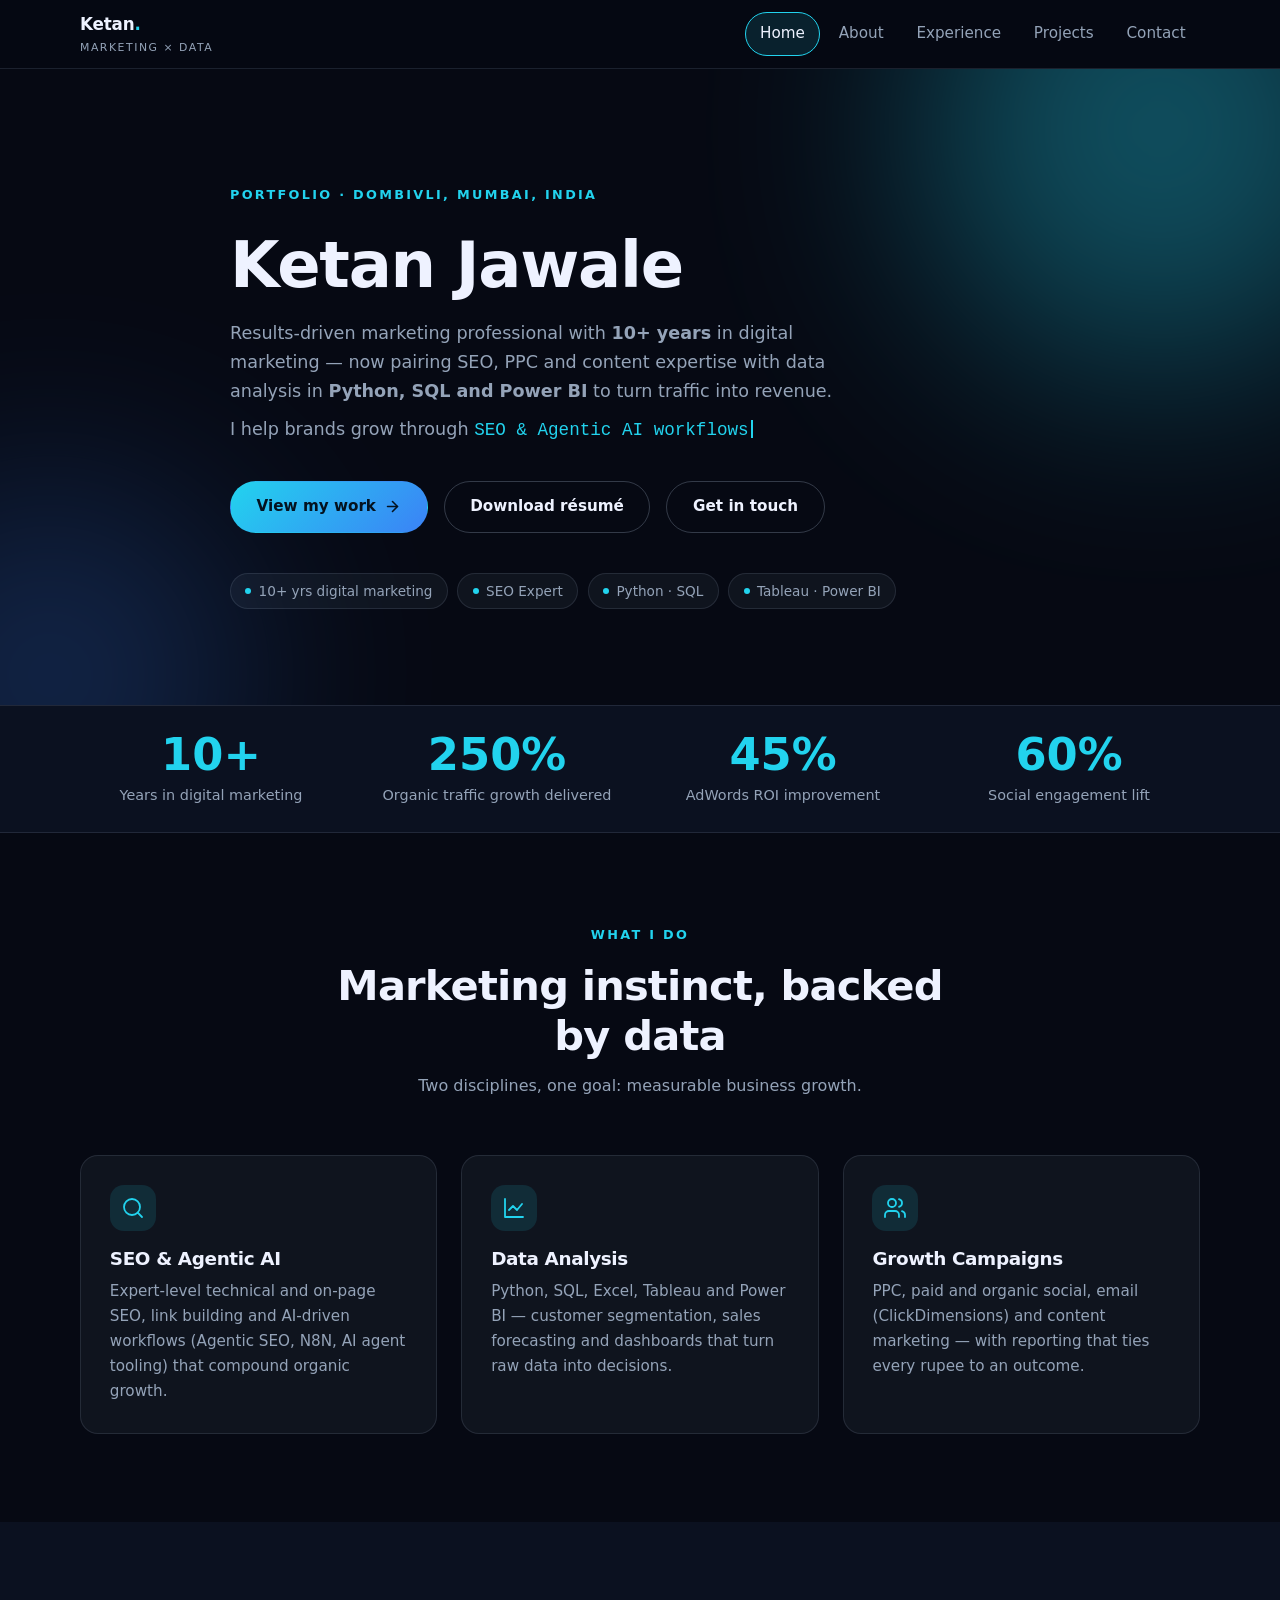
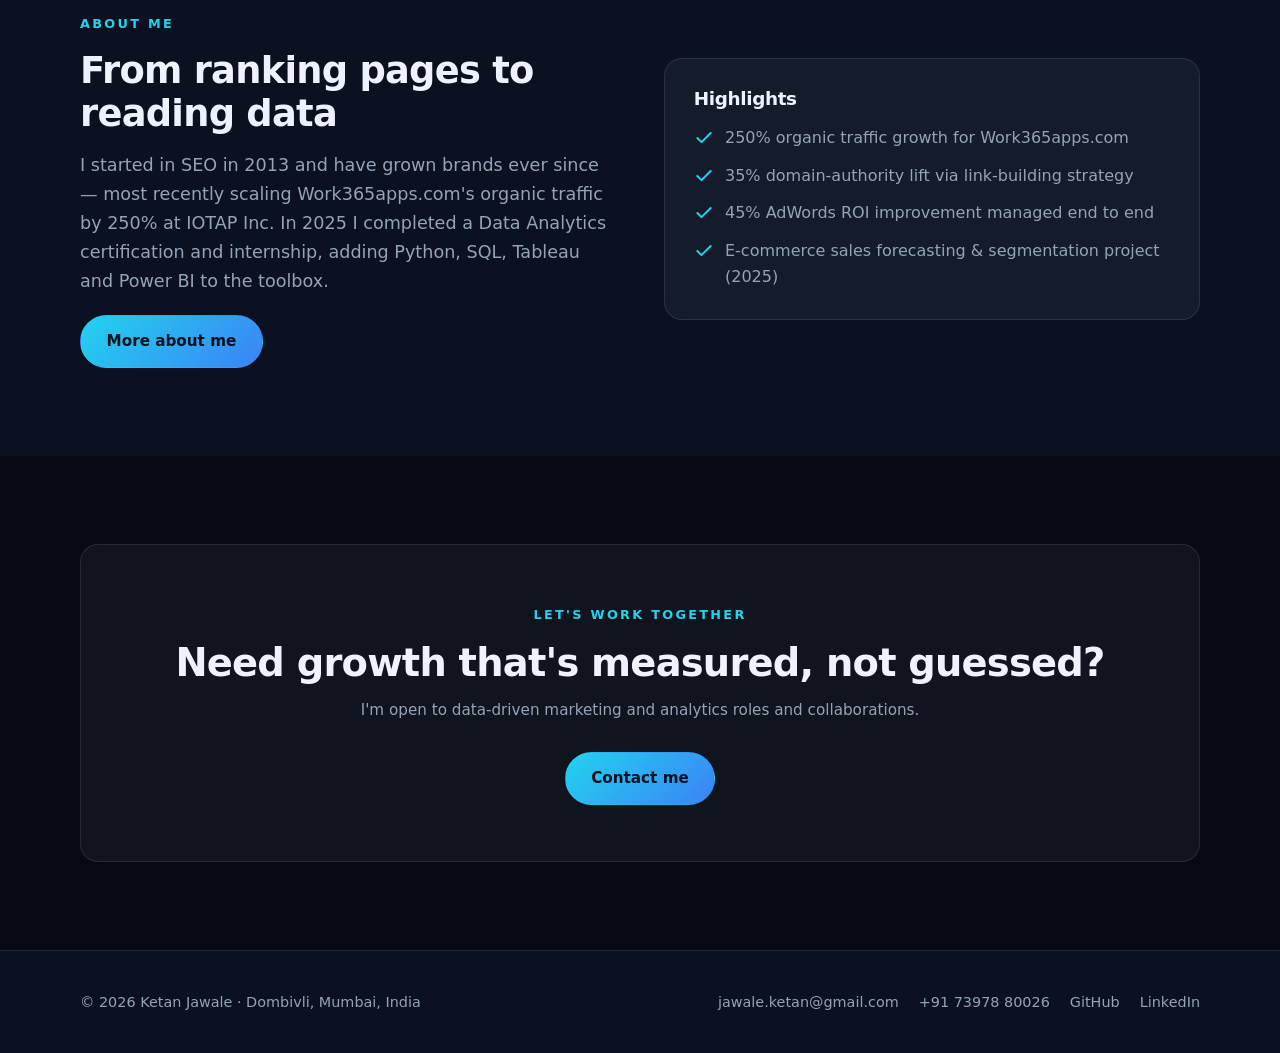
==== index.html @ 6de371bd "Initial commit: static portfolio site Five-page portfolio built with pure HTML5, CSS3 and vanilla Ja" ====
<!DOCTYPE html>
<html lang="en">
<head>
  <meta charset="UTF-8" />
  <meta name="viewport" content="width=device-width, initial-scale=1.0" />
  <title>Ketan Jawale — Digital Marketing &amp; Data Analyst</title>
  <meta name="description" content="Portfolio of Ketan Jawale — digital marketing professional with 10+ years of experience, now delivering data-driven insights with Python, SQL, Tableau and Power BI." />
  <link rel="icon" href="data:image/svg+xml,<svg xmlns='http://www.w3.org/2000/svg' viewBox='0 0 100 100'><rect width='100' height='100' rx='20' fill='%2322d3ee'/><text x='50' y='68' font-size='52' text-anchor='middle' font-family='sans-serif' font-weight='bold' fill='%2304121f'>K</text></svg>" />
  <link rel="stylesheet" href="css/style.css" />
</head>
<body>
  <!-- ================= Header ================= -->
  <header class="site-header">
    <div class="container nav">
      <a class="brand" href="index.html">
        <span>Ketan<span class="accent">.</span> &nbsp;</span>
        <span class="brand-tag">Marketing × Data</span>
      </a>
      <button class="nav-toggle" aria-expanded="false" aria-controls="nav-menu" aria-label="Toggle navigation menu">
        <span class="bar"></span>
        <span class="bar"></span>
        <span class="bar"></span>
      </button>
      <nav aria-label="Primary">
        <ul class="nav-list" id="nav-menu">
          <li><a href="index.html" aria-current="page">Home</a></li>
          <li><a href="about.html">About</a></li>
          <li><a href="experience.html">Experience</a></li>
          <li><a href="projects.html">Projects</a></li>
          <li><a href="contact.html">Contact</a></li>
        </ul>
      </nav>
    </div>
  </header>

  <main>
    <!-- ================= Hero ================= -->
    <section class="hero">
      <div class="hero-glow hero-glow-1" aria-hidden="true"></div>
      <div class="hero-glow hero-glow-2" aria-hidden="true"></div>
      <div class="container hero-inner">
        <span class="eyebrow">Portfolio · Dombivli, Mumbai, India</span>
        <h1>Ketan Jawale</h1>
        <p class="lead">
          Results-driven marketing professional with <strong>10+ years</strong> in digital marketing —
          now pairing SEO, PPC and content expertise with data analysis in
          <strong>Python, SQL and Power&nbsp;BI</strong> to turn traffic into revenue.
        </p>

        <p class="lead mt-sm" aria-hidden="true">
          I help brands grow through
          <span id="rotator" class="mono" data-words='["SEO &amp; Agentic AI workflows","PPC &amp; performance campaigns","Data analysis &amp; dashboards","Content &amp; social strategy"]'>SEO &amp; Agentic AI workflows</span><span class="cursor" aria-hidden="true"></span>
        </p>

        <div class="hero-cta">
          <a class="btn btn-primary" href="projects.html">
            View my work
            <svg viewBox="0 0 24 24" width="17" height="17" fill="none" stroke="currentColor" stroke-width="2.2" stroke-linecap="round" stroke-linejoin="round" aria-hidden="true"><path d="M5 12h14"/><path d="m12 5 7 7-7 7"/></svg>
          </a>
          <a class="btn btn-ghost" href="assets/Ketan_Jawale_Resume_Sept_2026.pdf" target="_blank" rel="noopener">Download résumé</a>
          <a class="btn btn-ghost" href="contact.html">Get in touch</a>
        </div>

        <div class="hero-tags">
          <span class="tag"><span class="dot"></span>10+ yrs digital marketing</span>
          <span class="tag"><span class="dot"></span>SEO Expert</span>
          <span class="tag"><span class="dot"></span>Python · SQL</span>
          <span class="tag"><span class="dot"></span>Tableau · Power BI</span>
        </div>
      </div>
    </section>

    <!-- ================= Stats ================= -->
    <section class="stats-band">
      <div class="container grid grid-4">
        <div class="stat reveal">
          <div class="stat-value" data-count="10" data-suffix="+">10+</div>
          <div class="stat-label">Years in digital marketing</div>
        </div>
        <div class="stat reveal">
          <div class="stat-value" data-count="250" data-suffix="%">250%</div>
          <div class="stat-label">Organic traffic growth delivered</div>
        </div>
        <div class="stat reveal">
          <div class="stat-value" data-count="45" data-suffix="%">45%</div>
          <div class="stat-label">AdWords ROI improvement</div>
        </div>
        <div class="stat reveal">
          <div class="stat-value" data-count="60" data-suffix="%">60%</div>
          <div class="stat-label">Social engagement lift</div>
        </div>
      </div>
    </section>

    <!-- ================= What I do ================= -->
    <section class="section">
      <div class="container">
        <div class="section-head reveal">
          <span class="eyebrow">What I do</span>
          <h2>Marketing instinct, backed by data</h2>
          <p>Two disciplines, one goal: measurable business growth.</p>
        </div>

        <div class="grid grid-3">
          <article class="card reveal">
            <span class="card-icon" aria-hidden="true">
              <svg viewBox="0 0 24 24" fill="none" stroke="currentColor" stroke-width="1.8" stroke-linecap="round" stroke-linejoin="round"><circle cx="11" cy="11" r="8"/><path d="m21 21-4.3-4.3"/></svg>
            </span>
            <h3>SEO &amp; Agentic AI</h3>
            <p>Expert-level technical and on-page SEO, link building and AI-driven workflows (Agentic SEO, N8N, AI agent tooling) that compound organic growth.</p>
          </article>

          <article class="card reveal">
            <span class="card-icon" aria-hidden="true">
              <svg viewBox="0 0 24 24" fill="none" stroke="currentColor" stroke-width="1.8" stroke-linecap="round" stroke-linejoin="round"><path d="M3 3v18h18"/><path d="m7 14 4-4 4 4 5-6"/></svg>
            </span>
            <h3>Data Analysis</h3>
            <p>Python, SQL, Excel, Tableau and Power BI — customer segmentation, sales forecasting and dashboards that turn raw data into decisions.</p>
          </article>

          <article class="card reveal">
            <span class="card-icon" aria-hidden="true">
              <svg viewBox="0 0 24 24" fill="none" stroke="currentColor" stroke-width="1.8" stroke-linecap="round" stroke-linejoin="round"><path d="M16 21v-2a4 4 0 0 0-4-4H6a4 4 0 0 0-4 4v2"/><circle cx="9" cy="7" r="4"/><path d="M22 21v-2a4 4 0 0 0-3-3.87"/><path d="M16 3.13a4 4 0 0 1 0 7.75"/></svg>
            </span>
            <h3>Growth Campaigns</h3>
            <p>PPC, paid and organic social, email (ClickDimensions) and content marketing — with reporting that ties every rupee to an outcome.</p>
          </article>
        </div>
      </div>
    </section>

    <!-- ================= About teaser ================= -->
    <section class="section section-alt">
      <div class="container grid grid-2 split">
        <div class="reveal">
          <span class="eyebrow">About me</span>
          <h2>From ranking pages to reading data</h2>
          <p class="lead" style="margin-bottom: 1.2rem;">
            I started in SEO in 2013 and have grown brands ever since — most recently scaling
            Work365apps.com's organic traffic by 250% at IOTAP Inc. In 2025 I completed a Data
            Analytics certification and internship, adding Python, SQL, Tableau and Power BI to the toolbox.
          </p>
          <a class="btn btn-primary" href="about.html">More about me</a>
        </div>

        <div class="card reveal">
          <h3>Highlights</h3>
          <ul class="check-list">
            <li>
              <svg viewBox="0 0 24 24" fill="none" stroke="currentColor" stroke-width="2.4" stroke-linecap="round" stroke-linejoin="round" aria-hidden="true"><path d="M20 6 9 17l-5-5"/></svg>
              250% organic traffic growth for Work365apps.com
            </li>
            <li>
              <svg viewBox="0 0 24 24" fill="none" stroke="currentColor" stroke-width="2.4" stroke-linecap="round" stroke-linejoin="round" aria-hidden="true"><path d="M20 6 9 17l-5-5"/></svg>
              35% domain-authority lift via link-building strategy
            </li>
            <li>
              <svg viewBox="0 0 24 24" fill="none" stroke="currentColor" stroke-width="2.4" stroke-linecap="round" stroke-linejoin="round" aria-hidden="true"><path d="M20 6 9 17l-5-5"/></svg>
              45% AdWords ROI improvement managed end to end
            </li>
            <li>
              <svg viewBox="0 0 24 24" fill="none" stroke="currentColor" stroke-width="2.4" stroke-linecap="round" stroke-linejoin="round" aria-hidden="true"><path d="M20 6 9 17l-5-5"/></svg>
              E-commerce sales forecasting &amp; segmentation project (2025)
            </li>
          </ul>
        </div>
      </div>
    </section>

    <!-- ================= CTA band ================= -->
    <section class="section">
      <div class="container">
        <div class="card reveal cta-card">
          <span class="eyebrow">Let's work together</span>
          <h2>
            Need growth that's measured, not guessed?
          </h2>
          <p class="lead" style="max-width: 560px; margin: 0 auto 1.8rem;">
            I'm open to data-driven marketing and analytics roles and collaborations.
          </p>
          <a class="btn btn-primary" href="contact.html">Contact me</a>
        </div>
      </div>
    </section>
  </main>

  <!-- ================= Footer ================= -->
  <footer class="site-footer">
    <div class="container footer-inner">
      <p>© <span id="year">2026</span> Ketan Jawale · Dombivli, Mumbai, India</p>
      <div class="footer-links">
        <a href="mailto:jawale.ketan@gmail.com">jawale.ketan@gmail.com</a>
        <a href="tel:+917397880026">+91 73978 80026</a>
        <a href="https://github.com/jawaleketan" target="_blank" rel="noopener">GitHub</a>
        <a href="https://www.linkedin.com/" target="_blank" rel="noopener">LinkedIn</a>
      </div>
    </div>
  </footer>

  <script src="js/main.js"></script>
</body>
</html>
---- css/style.css ----
/* ============================================================
   Ketan Jawale — Portfolio
   Design system: "Dark Analytics" (see design.md)
   All tokens live here in :root — change them to re-theme.
   ============================================================ */

:root {
  /* Surfaces */
  --bg: #060913;
  --bg-soft: #0b1120;
  --card: rgba(148, 163, 184, 0.07);
  --card-hover: rgba(148, 163, 184, 0.12);
  --border: rgba(148, 163, 184, 0.16);
  --border-strong: rgba(148, 163, 184, 0.32);

  /* Accent duotone */
  --accent: #22d3ee;        /* cyan */
  --accent-2: #3b82f6;      /* blue */
  --accent-soft: rgba(34, 211, 238, 0.12);

  /* Text */
  --text: #eef2ff;
  --muted: #94a3b8;

  /* Feedback */
  --success: #34d399;
  --danger: #f87171;

  /* Shape & motion */
  --radius: 18px;
  --radius-sm: 12px;
  --speed: 0.3s;

  --font: "Segoe UI", system-ui, -apple-system, "Helvetica Neue", Arial, sans-serif;
}

/* ---------- Reset & base ---------- */
*,
*::before,
*::after {
  box-sizing: border-box;
  margin: 0;
  padding: 0;
}

html {
  scroll-behavior: smooth;
}

body {
  font-family: var(--font);
  background: var(--bg);
  color: var(--text);
  line-height: 1.65;
  min-height: 100vh;
  overflow-x: hidden;
}

img {
  max-width: 100%;
  display: block;
}

a {
  color: var(--accent);
  text-decoration: none;
}

a:hover {
  text-decoration: underline;
}

:focus-visible {
  outline: 2px solid var(--accent);
  outline-offset: 3px;
  border-radius: 4px;
}

::selection {
  background: var(--accent-soft);
  color: var(--text);
}

/* ---------- Layout ---------- */
.container {
  width: min(1120px, 92%);
  margin-inline: auto;
}

.section {
  padding: 5.5rem 0;
}

.section-alt {
  background: var(--bg-soft);
}

.section-head {
  max-width: 640px;
  margin: 0 auto 3.5rem;
  text-align: center;
}

.section-head h2 {
  font-size: clamp(1.9rem, 3.5vw, 2.6rem);
  line-height: 1.2;
}

.section-head p {
  color: var(--muted);
  margin-top: 0.75rem;
}

/* ---------- Type ---------- */
h1, h2, h3 {
  line-height: 1.15;
  letter-spacing: -0.02em;
  font-weight: 700;
}

.eyebrow {
  display: inline-block;
  font-size: 0.8rem;
  font-weight: 700;
  letter-spacing: 0.18em;
  text-transform: uppercase;
  color: var(--accent);
  margin-bottom: 1rem;
}

.lead {
  font-size: 1.1rem;
  color: var(--muted);
}

.mono {
  font-family: "Cascadia Code", "SF Mono", Consolas, monospace;
}

.accent {
  color: var(--accent);
}

/* ---------- Buttons ---------- */
.btn {
  display: inline-flex;
  align-items: center;
  gap: 0.5rem;
  padding: 0.8rem 1.6rem;
  border-radius: 999px;
  border: 1px solid transparent;
  font-weight: 600;
  font-size: 0.95rem;
  cursor: pointer;
  transition: transform var(--speed) ease, box-shadow var(--speed) ease,
    background var(--speed) ease, border-color var(--speed) ease;
  text-decoration: none;
}

.btn:hover {
  text-decoration: none;
  transform: translateY(-2px);
}

.btn-primary {
  background: linear-gradient(135deg, var(--accent), var(--accent-2));
  color: #04121f;
}

.btn-primary:hover {
  box-shadow: 0 10px 30px rgba(34, 211, 238, 0.25);
}

.btn-ghost {
  border-color: var(--border-strong);
  color: var(--text);
  background: transparent;
}

.btn-ghost:hover {
  border-color: var(--accent);
  background: var(--accent-soft);
}

/* ---------- Header / nav ---------- */
.site-header {
  position: sticky;
  top: 0;
  z-index: 50;
  background: rgba(6, 9, 19, 0.8);
  backdrop-filter: blur(14px);
  -webkit-backdrop-filter: blur(14px);
  border-bottom: 1px solid var(--border);
}

.nav {
  display: flex;
  align-items: center;
  justify-content: space-between;
  min-height: 68px;
  gap: 1rem;
}

.brand {
  font-weight: 800;
  font-size: 1.05rem;
  letter-spacing: -0.01em;
  color: var(--text);
}

.brand:hover {
  text-decoration: none;
}

.brand .accent {
  color: var(--accent);
}

.brand-tag {
  display: block;
  font-size: 0.68rem;
  font-weight: 500;
  letter-spacing: 0.14em;
  text-transform: uppercase;
  color: var(--muted);
}

.nav-list {
  display: flex;
  align-items: center;
  gap: 0.25rem;
  list-style: none;
}

.nav-list a {
  display: block;
  padding: 0.5rem 0.9rem;
  border-radius: 999px;
  color: var(--muted);
  font-weight: 500;
  font-size: 0.95rem;
  transition: color var(--speed) ease, background var(--speed) ease;
}

.nav-list a:hover {
  color: var(--text);
  background: var(--card);
  text-decoration: none;
}

.nav-list a[aria-current="page"] {
  color: var(--text);
  background: var(--accent-soft);
  border: 1px solid var(--accent);
}

/* Hamburger */
.nav-toggle {
  display: none;
  flex-direction: column;
  justify-content: center;
  gap: 5px;
  width: 44px;
  height: 44px;
  padding: 10px;
  background: none;
  border: 1px solid var(--border);
  border-radius: var(--radius-sm);
  cursor: pointer;
}

.nav-toggle .bar {
  height: 2px;
  width: 100%;
  background: var(--text);
  border-radius: 2px;
  transition: transform var(--speed) ease, opacity var(--speed) ease;
}

.nav-toggle[aria-expanded="true"] .bar:nth-child(1) { transform: translateY(7px) rotate(45deg); }
.nav-toggle[aria-expanded="true"] .bar:nth-child(2) { opacity: 0; }
.nav-toggle[aria-expanded="true"] .bar:nth-child(3) { transform: translateY(-7px) rotate(-45deg); }

/* ---------- Hero ---------- */
.hero {
  position: relative;
  padding: 7rem 0 6rem;
  overflow: hidden;
}

.hero-glow {
  position: absolute;
  border-radius: 50%;
  filter: blur(110px);
  opacity: 0.35;
  pointer-events: none;
}

.hero-glow-1 {
  width: 480px;
  height: 480px;
  background: var(--accent);
  top: -180px;
  right: -120px;
}

.hero-glow-2 {
  width: 380px;
  height: 380px;
  background: var(--accent-2);
  bottom: -160px;
  left: -140px;
  opacity: 0.25;
}

.hero-inner {
  position: relative;
  max-width: 820px;
}

.hero h1 {
  font-size: clamp(2.4rem, 6vw, 4rem);
  margin: 0.5rem 0 1rem;
}

.hero .lead {
  max-width: 640px;
}

.hero-cta {
  display: flex;
  flex-wrap: wrap;
  gap: 1rem;
  margin-top: 2.2rem;
}

.hero-tags {
  display: flex;
  flex-wrap: wrap;
  gap: 0.6rem;
  margin-top: 2.5rem;
}

.tag {
  display: inline-flex;
  align-items: center;
  gap: 0.45rem;
  padding: 0.35rem 0.9rem;
  border: 1px solid var(--border);
  border-radius: 999px;
  background: var(--card);
  color: var(--muted);
  font-size: 0.85rem;
}

.tag .dot {
  width: 6px;
  height: 6px;
  border-radius: 50%;
  background: var(--accent);
}

#rotator {
  color: var(--accent);
}

.cursor {
  display: inline-block;
  width: 2px;
  height: 1em;
  margin-left: 2px;
  background: var(--accent);
  vertical-align: -0.15em;
  animation: blink 1s steps(2, start) infinite;
}

@keyframes blink {
  to { visibility: hidden; }
}

/* ---------- Cards & grids ---------- */
.grid {
  display: grid;
  gap: 1.5rem;
}

.grid-2 { grid-template-columns: repeat(2, 1fr); }
.grid-3 { grid-template-columns: repeat(3, 1fr); }
.grid-4 { grid-template-columns: repeat(4, 1fr); }

.card {
  background: var(--card);
  border: 1px solid var(--border);
  border-radius: var(--radius);
  padding: 1.8rem;
  transition: transform var(--speed) ease, border-color var(--speed) ease,
    background var(--speed) ease;
}

.card:hover {
  transform: translateY(-4px);
  border-color: var(--border-strong);
  background: var(--card-hover);
}

.card h3 {
  font-size: 1.15rem;
  margin-bottom: 0.6rem;
}

.card p {
  color: var(--muted);
  font-size: 0.95rem;
}

.card-icon {
  display: inline-flex;
  align-items: center;
  justify-content: center;
  width: 46px;
  height: 46px;
  border-radius: 14px;
  background: var(--accent-soft);
  color: var(--accent);
  margin-bottom: 1.1rem;
}

.card-icon svg {
  width: 24px;
  height: 24px;
}

/* ---------- Stats ---------- */
.stats-band {
  border-top: 1px solid var(--border);
  border-bottom: 1px solid var(--border);
  background: var(--bg-soft);
}

.stat {
  text-align: center;
  padding: 1.5rem 0.5rem;
}

.stat-value {
  font-size: clamp(2rem, 4vw, 2.8rem);
  font-weight: 800;
  color: var(--accent);
  line-height: 1.1;
}

.stat-label {
  color: var(--muted);
  font-size: 0.9rem;
  margin-top: 0.3rem;
}

/* ---------- Skills ---------- */
.skill-group h3 {
  display: flex;
  align-items: center;
  gap: 0.7rem;
  font-size: 1.05rem;
  margin-bottom: 1.1rem;
}

.skill-group h3 .card-icon {
  margin-bottom: 0;
}

.chips {
  display: flex;
  flex-wrap: wrap;
  gap: 0.55rem;
}

.chip {
  padding: 0.38rem 0.85rem;
  border-radius: 999px;
  border: 1px solid var(--border);
  background: var(--bg);
  color: var(--text);
  font-size: 0.85rem;
  transition: border-color var(--speed) ease, color var(--speed) ease;
}

.chip:hover {
  border-color: var(--accent);
  color: var(--accent);
}

/* ---------- Timeline ---------- */
.timeline {
  position: relative;
  max-width: 780px;
  margin-inline: auto;
  padding-left: 2rem;
}

.timeline::before {
  content: "";
  position: absolute;
  left: 0;
  top: 6px;
  bottom: 6px;
  width: 2px;
  background: linear-gradient(var(--accent), var(--accent-2), transparent);
}

.tl-item {
  position: relative;
  padding-bottom: 2.6rem;
}

.tl-item:last-child {
  padding-bottom: 0;
}

.tl-item::before {
  content: "";
  position: absolute;
  left: calc(-2rem - 6px);
  top: 6px;
  width: 14px;
  height: 14px;
  border-radius: 50%;
  background: var(--bg);
  border: 3px solid var(--accent);
  box-shadow: 0 0 14px rgba(34, 211, 238, 0.5);
}

.tl-meta {
  display: flex;
  flex-wrap: wrap;
  align-items: baseline;
  gap: 0.4rem 1rem;
  margin-bottom: 0.5rem;
}

.tl-role {
  font-size: 1.2rem;
  font-weight: 700;
}

.tl-company {
  color: var(--accent);
  font-weight: 600;
}

.tl-date {
  margin-left: auto;
  font-size: 0.85rem;
  color: var(--muted);
  border: 1px solid var(--border);
  border-radius: 999px;
  padding: 0.15rem 0.8rem;
  background: var(--bg-soft);
}

.tl-item ul {
  color: var(--muted);
  padding-left: 1.2rem;
  display: grid;
  gap: 0.35rem;
  font-size: 0.95rem;
}

.tl-item ul li::marker {
  color: var(--accent);
}

/* ---------- Project cards ---------- */
.project-card {
  display: flex;
  flex-direction: column;
  gap: 1rem;
}

.project-head {
  display: flex;
  align-items: flex-start;
  justify-content: space-between;
  gap: 1rem;
}

.project-links {
  display: flex;
  gap: 0.75rem;
  margin-top: auto;
  padding-top: 0.5rem;
}

.project-links a {
  display: inline-flex;
  align-items: center;
  gap: 0.4rem;
  font-size: 0.9rem;
  font-weight: 600;
}

.project-links svg {
  width: 17px;
  height: 17px;
}

.stack {
  display: flex;
  flex-wrap: wrap;
  gap: 0.5rem;
}

.stack span {
  font-size: 0.78rem;
  padding: 0.22rem 0.7rem;
  border-radius: 999px;
  background: var(--accent-soft);
  color: var(--accent);
  font-weight: 600;
}

.project-note {
  font-size: 0.85rem;
  color: var(--muted);
  border-left: 2px solid var(--accent);
  padding-left: 0.8rem;
}

/* ---------- Lists / misc ---------- */
.cert-list {
  display: grid;
  gap: 1rem;
}

.cert-item {
  display: flex;
  gap: 1rem;
  align-items: flex-start;
  background: var(--card);
  border: 1px solid var(--border);
  border-radius: var(--radius);
  padding: 1.3rem 1.5rem;
  transition: border-color var(--speed) ease, background var(--speed) ease;
}

.cert-item:hover {
  border-color: var(--accent);
  background: var(--card-hover);
}

.cert-item h3 {
  font-size: 1.05rem;
}

.cert-item p {
  color: var(--muted);
  font-size: 0.9rem;
  margin-top: 0.2rem;
}

.icon-lg {
  flex-shrink: 0;
  display: inline-flex;
  align-items: center;
  justify-content: center;
  width: 44px;
  height: 44px;
  border-radius: 12px;
  background: var(--accent-soft);
  color: var(--accent);
}

.icon-lg svg {
  width: 22px;
  height: 22px;
}

.check-list {
  list-style: none;
  display: grid;
  gap: 0.7rem;
  color: var(--muted);
}

.check-list li {
  display: flex;
  gap: 0.7rem;
  align-items: flex-start;
}

.check-list svg {
  flex-shrink: 0;
  width: 20px;
  height: 20px;
  color: var(--accent);
  margin-top: 3px;
}

/* ---------- Contact ---------- */
.contact-grid {
  display: grid;
  grid-template-columns: 1fr 1.4fr;
  gap: 2.5rem;
  align-items: start;
}

.contact-cards {
  display: grid;
  gap: 1rem;
}

.contact-card {
  display: flex;
  align-items: center;
  gap: 1rem;
  background: var(--card);
  border: 1px solid var(--border);
  border-radius: var(--radius);
  padding: 1.2rem 1.4rem;
  color: var(--text);
  transition: border-color var(--speed) ease, transform var(--speed) ease;
}

a.contact-card:hover {
  text-decoration: none;
  border-color: var(--accent);
  transform: translateY(-2px);
}

.contact-card span {
  display: block;
}

.contact-card .label {
  font-size: 0.78rem;
  text-transform: uppercase;
  letter-spacing: 0.12em;
  color: var(--muted);
}

.contact-card .value {
  font-weight: 600;
}

.form-grid {
  display: grid;
  gap: 1.2rem;
}

.form-row {
  display: grid;
  grid-template-columns: 1fr 1fr;
  gap: 1.2rem;
}

.field label {
  display: block;
  font-size: 0.85rem;
  font-weight: 600;
  margin-bottom: 0.4rem;
  color: var(--muted);
}

.field input,
.field textarea {
  width: 100%;
  padding: 0.85rem 1rem;
  border-radius: var(--radius-sm);
  border: 1px solid var(--border);
  background: var(--bg);
  color: var(--text);
  font: inherit;
  transition: border-color var(--speed) ease, box-shadow var(--speed) ease;
}

.field input:focus,
.field textarea:focus {
  outline: none;
  border-color: var(--accent);
  box-shadow: 0 0 0 3px var(--accent-soft);
}

.field textarea {
  resize: vertical;
  min-height: 140px;
}

.form-status {
  display: none;
  padding: 0.9rem 1.2rem;
  border-radius: var(--radius-sm);
  font-size: 0.92rem;
}

.form-status.show {
  display: block;
}

.form-status.success {
  background: rgba(52, 211, 153, 0.12);
  border: 1px solid var(--success);
  color: var(--success);
}

.form-status.error {
  background: rgba(248, 113, 113, 0.1);
  border: 1px solid var(--danger);
  color: var(--danger);
}

/* ---------- Footer ---------- */
.site-footer {
  border-top: 1px solid var(--border);
  background: var(--bg-soft);
  padding: 2.5rem 0;
  margin-top: 0;
}

.footer-inner {
  display: flex;
  flex-wrap: wrap;
  align-items: center;
  justify-content: space-between;
  gap: 1rem;
}

.footer-inner p {
  color: var(--muted);
  font-size: 0.9rem;
}

.footer-links {
  display: flex;
  gap: 1.25rem;
}

.footer-links a {
  color: var(--muted);
  font-size: 0.9rem;
}

.footer-links a:hover {
  color: var(--accent);
}

/* ---------- Scroll reveal (JS adds .in when visible) ----------
   Hidden state only applies when JS is available (html.js), so
   content stays visible with JavaScript disabled. */
html.js .reveal {
  opacity: 0;
  transform: translateY(18px);
  transition: opacity 0.55s ease, transform 0.55s ease;
}

html.js .reveal.in {
  opacity: 1;
  transform: none;
}

/* ---------- Utilities ---------- */
.mt-sm { margin-top: 0.6rem; }
.mt-md { margin-top: 1.4rem; }

.prose {
  display: grid;
  gap: 1rem;
}

.prose strong {
  color: var(--text);
}

.card .check-list {
  margin-top: 1rem;
}

.date-line {
  margin-top: 0.4rem;
  font-size: 0.9rem;
}

.split {
  align-items: center;
  gap: 3rem;
}

.split h2 {
  font-size: clamp(1.7rem, 3vw, 2.3rem);
  margin-bottom: 1rem;
}

.cta-card {
  text-align: center;
  padding: 3.5rem 2rem;
}

.cta-card h2 {
  font-size: clamp(1.7rem, 3vw, 2.4rem);
  margin-bottom: 0.8rem;
}

.cta-card .lead {
  max-width: 560px;
  margin: 0 auto 1.8rem;
}

/* ---------- Page hero (inner pages) ---------- */
.page-hero {
  padding: 5rem 0 3.5rem;
}

.page-hero h1 {
  font-size: clamp(2.1rem, 5vw, 3.2rem);
  margin: 0.4rem 0 0.8rem;
}

.page-hero .lead {
  max-width: 680px;
}

.page-hero + .section {
  padding-top: 1rem;
}

/* ---------- Responsive ---------- */
@media (max-width: 900px) {
  .grid-4 { grid-template-columns: repeat(2, 1fr); }
  .grid-3 { grid-template-columns: repeat(2, 1fr); }
  .contact-grid { grid-template-columns: 1fr; }
}

@media (max-width: 768px) {
  .nav-toggle { display: flex; }

  .nav-list {
    position: absolute;
    top: 100%;
    left: 0;
    right: 0;
    flex-direction: column;
    align-items: stretch;
    gap: 0.25rem;
    padding: 1rem 4%;
    background: rgba(6, 9, 19, 0.97);
    border-bottom: 1px solid var(--border);
    display: none;
  }

  .nav-list.open { display: flex; }

  .nav-list a {
    padding: 0.8rem 1rem;
  }

  .grid-2 { grid-template-columns: 1fr; }
  .grid-3 { grid-template-columns: 1fr; }
  .grid-4 { grid-template-columns: repeat(2, 1fr); }
  .form-row { grid-template-columns: 1fr; }
  .tl-date { margin-left: 0; }
  .section { padding: 4rem 0; }
  .hero { padding: 4.5rem 0 4rem; }
}

@media (max-width: 480px) {
  .grid-4 { grid-template-columns: 1fr; }
  .btn { width: 100%; justify-content: center; }
  .hero-cta .btn { width: auto; }
}

/* ---------- Reduced motion ---------- */
@media (prefers-reduced-motion: reduce) {
  html { scroll-behavior: auto; }

  *,
  *::before,
  *::after {
    animation-duration: 0.01ms !important;
    animation-iteration-count: 1 !important;
    transition-duration: 0.01ms !important;
  }

  html.js .reveal {
    opacity: 1;
    transform: none;
  }
}
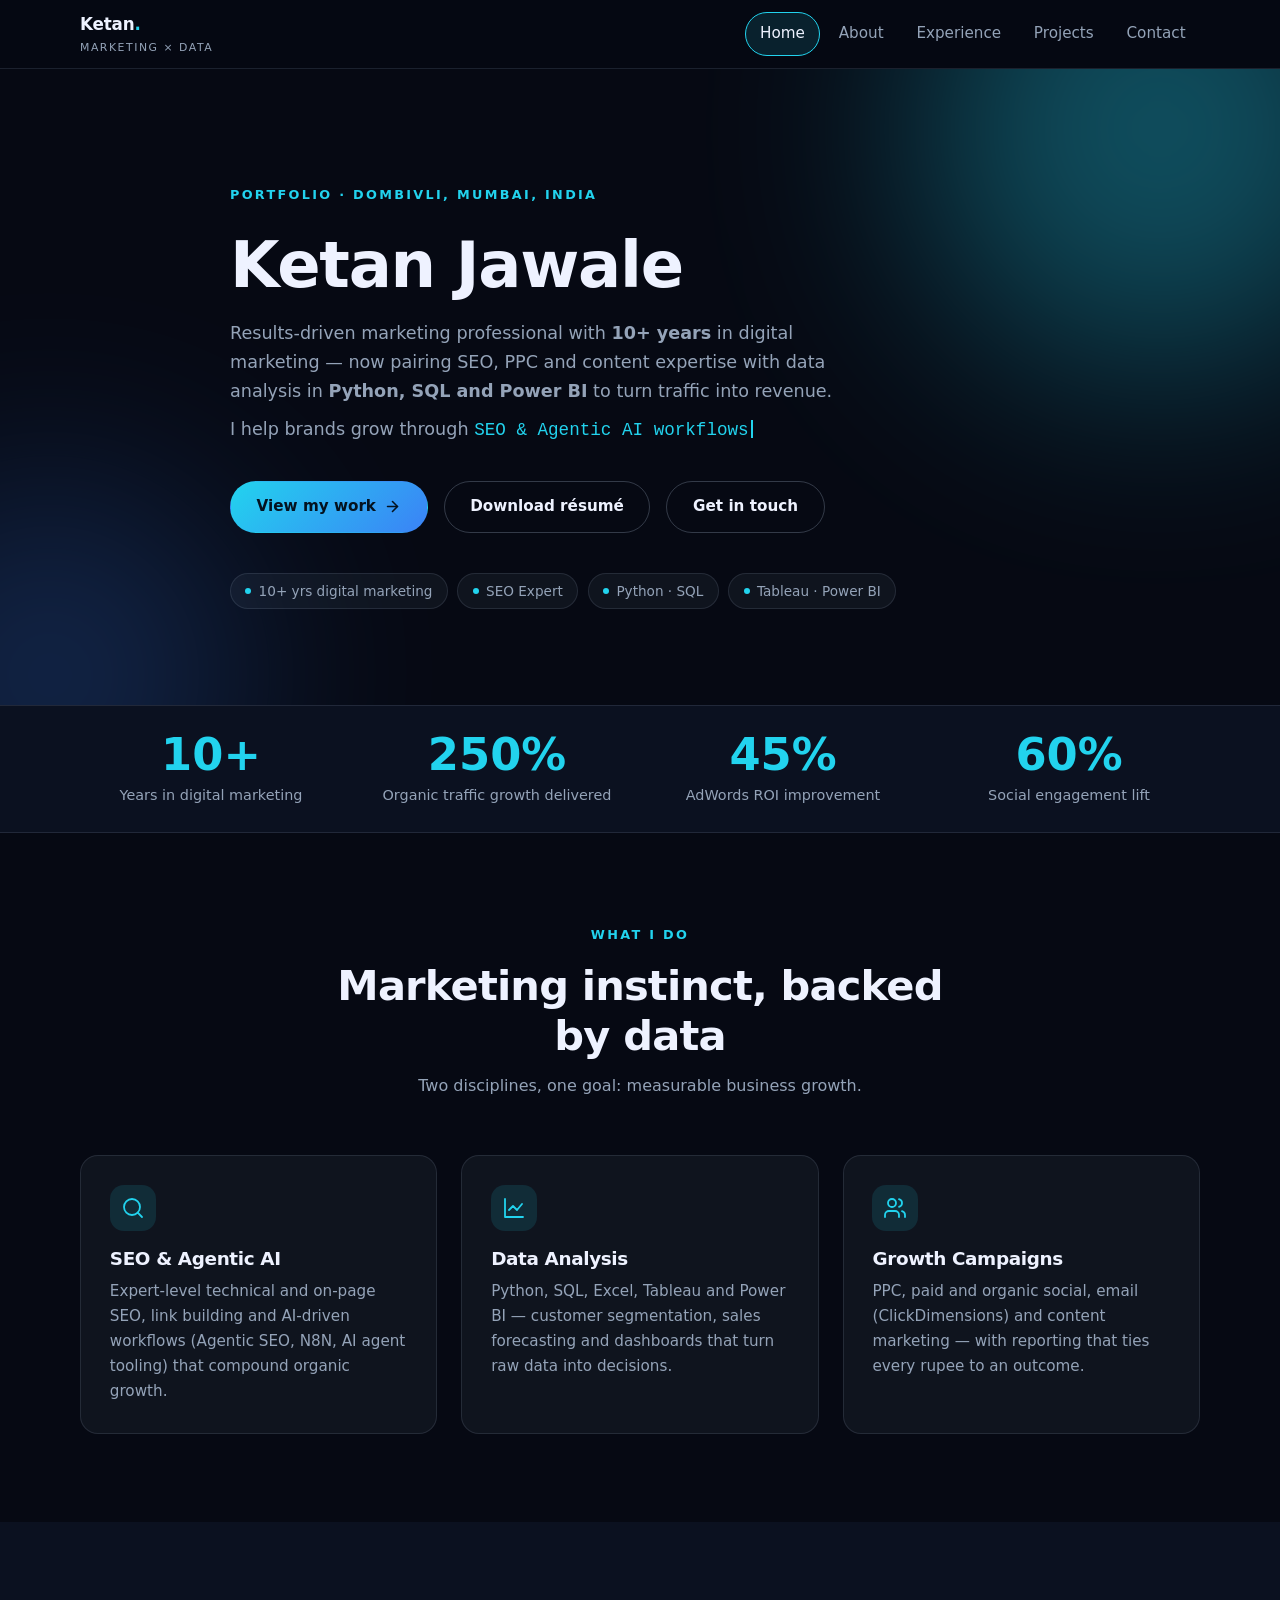
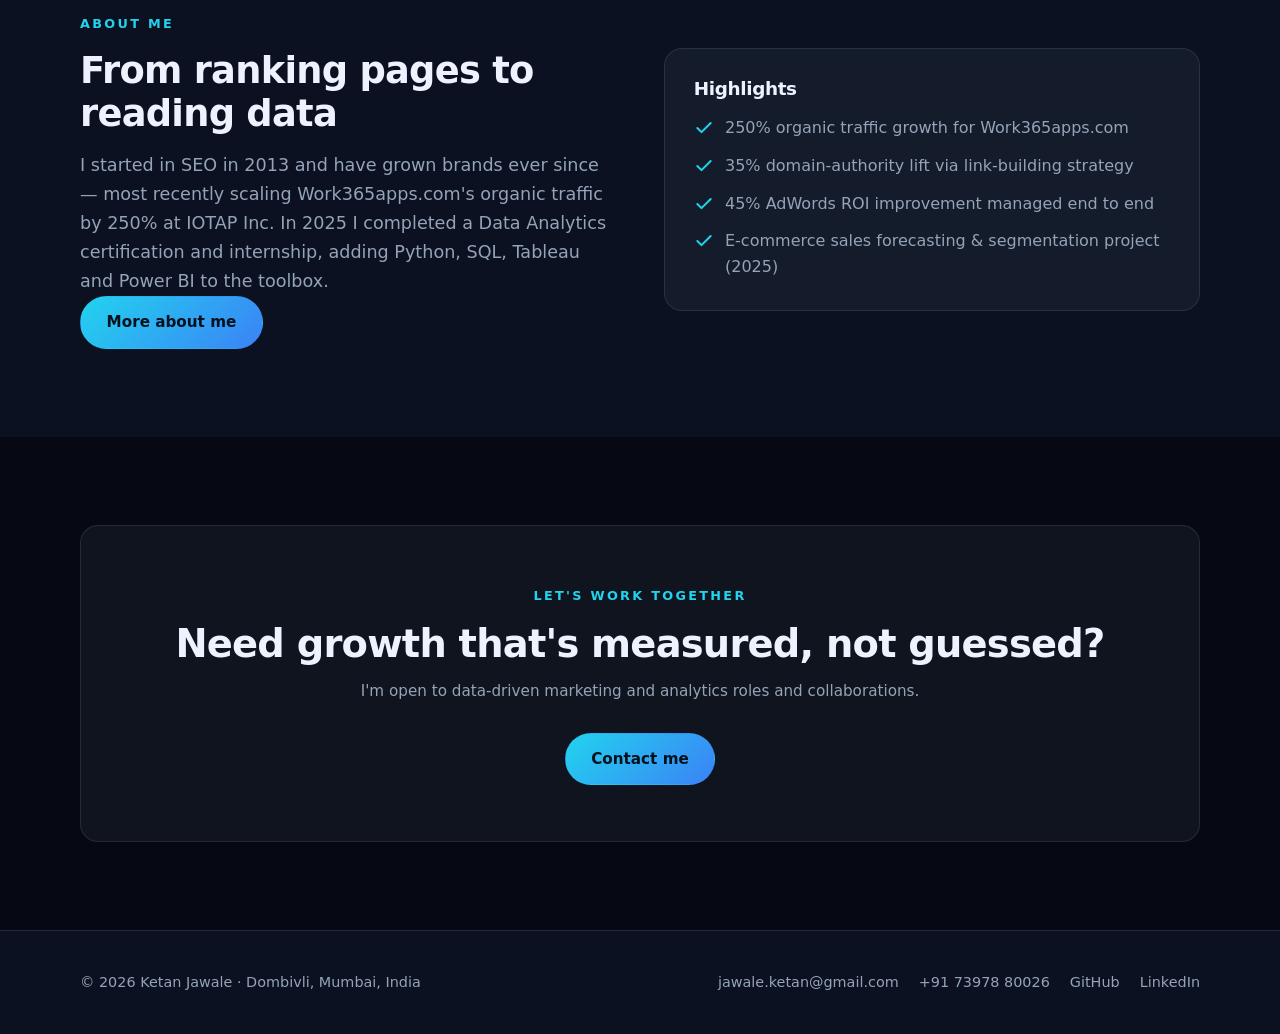
==== commit 8605a61c: "Fix: remove duplicate CSS rule and inline styles - Remove duplicate max-width/margin lines in .cta-c" ====
--- a/index.html
+++ b/index.html
@@ -135,7 +135,7 @@
         <div class="reveal">
           <span class="eyebrow">About me</span>
           <h2>From ranking pages to reading data</h2>
-          <p class="lead" style="margin-bottom: 1.2rem;">
+          <p class="lead">
             I started in SEO in 2013 and have grown brands ever since — most recently scaling
             Work365apps.com's organic traffic by 250% at IOTAP Inc. In 2025 I completed a Data
             Analytics certification and internship, adding Python, SQL, Tableau and Power BI to the toolbox.
@@ -175,7 +175,7 @@
           <h2>
             Need growth that's measured, not guessed?
           </h2>
-          <p class="lead" style="max-width: 560px; margin: 0 auto 1.8rem;">
+          <p class="lead">
             I'm open to data-driven marketing and analytics roles and collaborations.
           </p>
           <a class="btn btn-primary" href="contact.html">Contact me</a>
